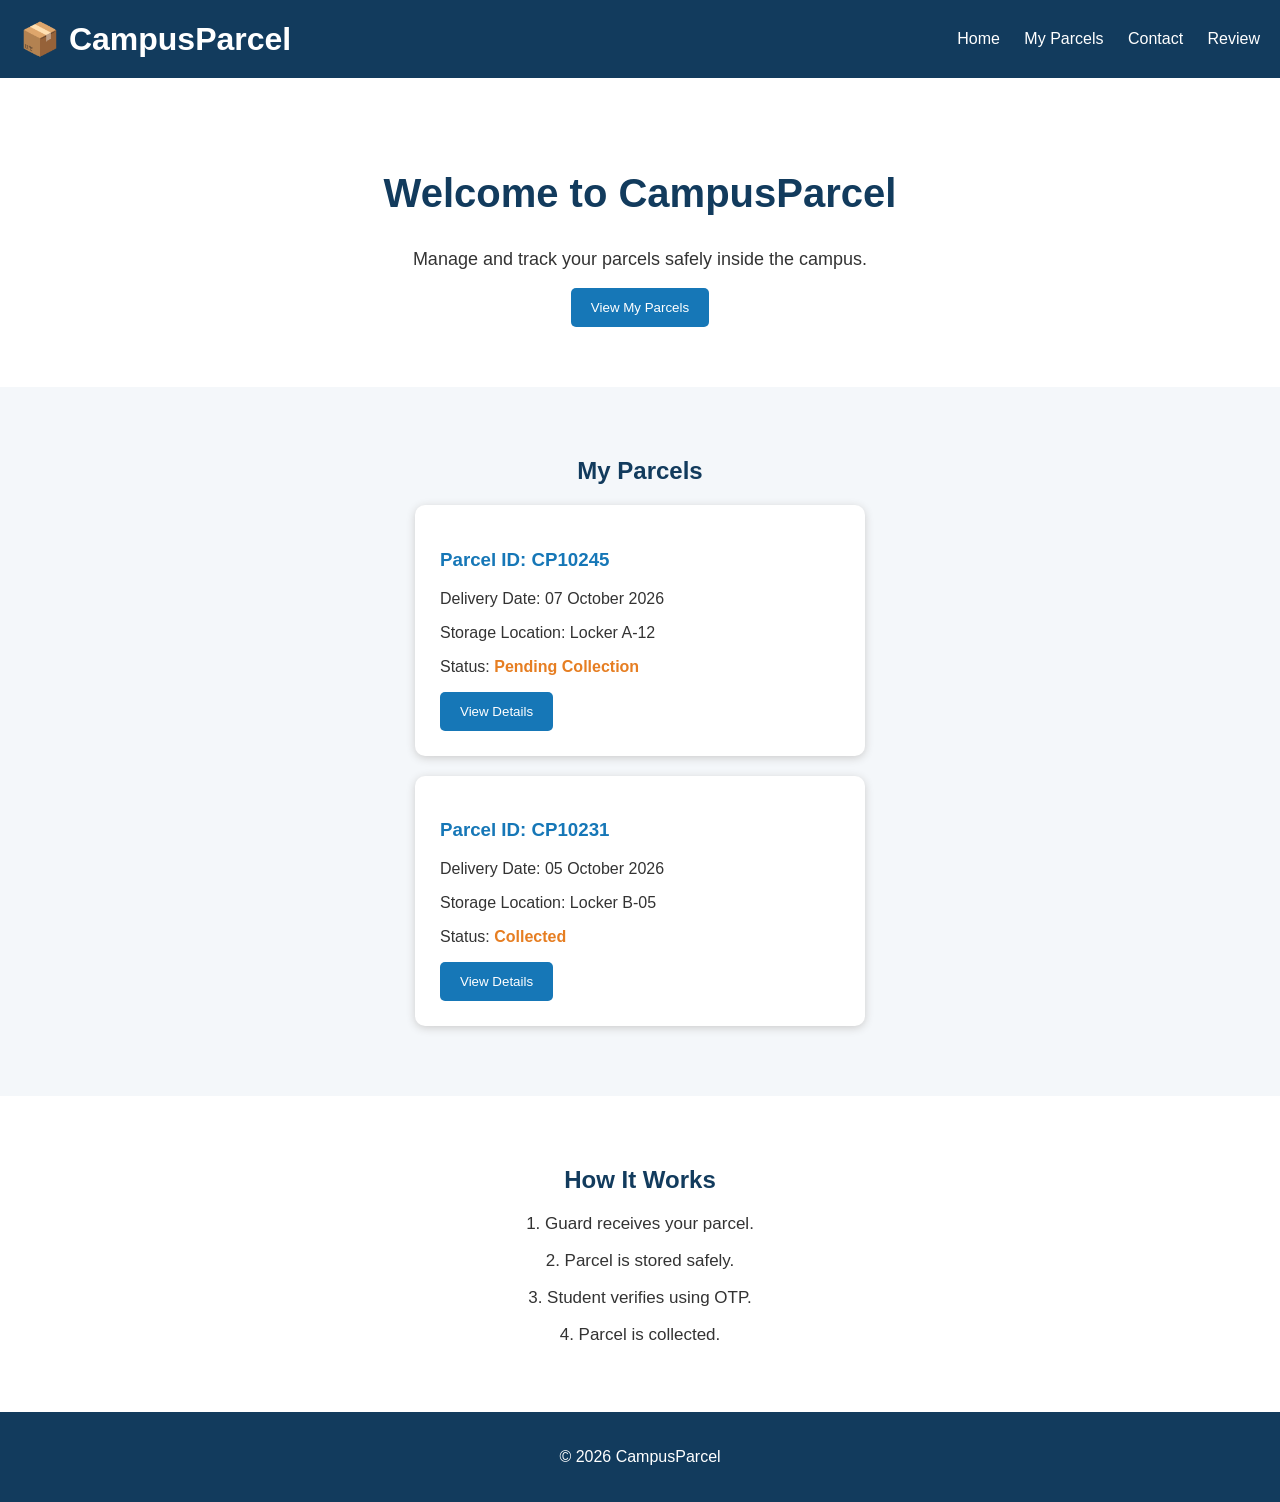
==== index.html @ ce5e8161 "Add files via upload" ====
<!DOCTYPE html>
<html>
<head>
    <title>CampusParcel</title>
    <link rel="stylesheet" href="style.css">
</head>

<body>

    <header>
        <h1>📦 CampusParcel</h1>

        <nav>
            <a href="#">Home</a>
            <a href="#">My Parcels</a>
            <a href="#">Contact</a>
            <a href="#">Review</a>
        </nav>
    </header>

    <section class="welcome">

        <h2>Welcome to CampusParcel</h2>

        <p>
            Manage and track your parcels safely inside the campus.
        </p>

        <button>View My Parcels</button>

    </section>

    <section class="parcels">

        <h2>My Parcels</h2>

        <div class="parcel">

            <h3>Parcel ID: CP10245</h3>

            <p>Delivery Date: 07 October 2026</p>

            <p>Storage Location: Locker A-12</p>

            <p>Status: <b>Pending Collection</b></p>

            <button>View Details</button>

        </div>


        <div class="parcel">

            <h3>Parcel ID: CP10231</h3>

            <p>Delivery Date: 05 October 2026</p>

            <p>Storage Location: Locker B-05</p>

            <p>Status: <b>Collected</b></p>

            <button>View Details</button>

        </div>

    </section>

    <section class="how">

        <h2>How It Works</h2>

        <p>1. Guard receives your parcel.</p>

        <p>2. Parcel is stored safely.</p>

        <p>3. Student verifies using OTP.</p>

        <p>4. Parcel is collected.</p>

    </section>

    <footer>

        <p>© 2026 CampusParcel</p>

    </footer>

</body>
</html>
---- style.css ----
body {
    margin: 0;
    font-family: Arial, sans-serif;
    background-color: #f4f7fa;
    color: #333;
}

header {
    background-color: #123b5d;
    color: white;
    padding: 20px;
    display: flex;
    justify-content: space-between;
    align-items: center;
}

header h1 {
    margin: 0;
}

nav a {
    color: white;
    text-decoration: none;
    margin-left: 20px;
}

nav a:hover {
    color: #7dd3fc;
}

.welcome {
    text-align: center;
    background-color: white;
    padding: 60px 20px;
}

.welcome h2 {
    font-size: 40px;
    color: #123b5d;
}

.welcome p {
    font-size: 18px;
}

button {
    background-color: #1677b7;
    color: white;
    border: none;
    padding: 12px 20px;
    border-radius: 5px;
    cursor: pointer;
}

button:hover {
    background-color: #0d527f;
}

.parcels {
    padding: 50px;
    text-align: center;
}

.parcels h2 {
    color: #123b5d;
}

.parcel {
    background-color: white;
    width: 400px;
    margin: 20px auto;
    padding: 25px;
    text-align: left;
    border-radius: 10px;
    box-shadow: 0 2px 8px #ccc;
}

.parcel h3 {
    color: #1677b7;
}

.parcel b {
    color: #e67e22;
}

.how {
    background-color: white;
    padding: 50px;
    text-align: center;
}

.how h2 {
    color: #123b5d;
}

.how p {
    font-size: 17px;
}

footer {
    background-color: #123b5d;
    color: white;
    text-align: center;
    padding: 20px;
}
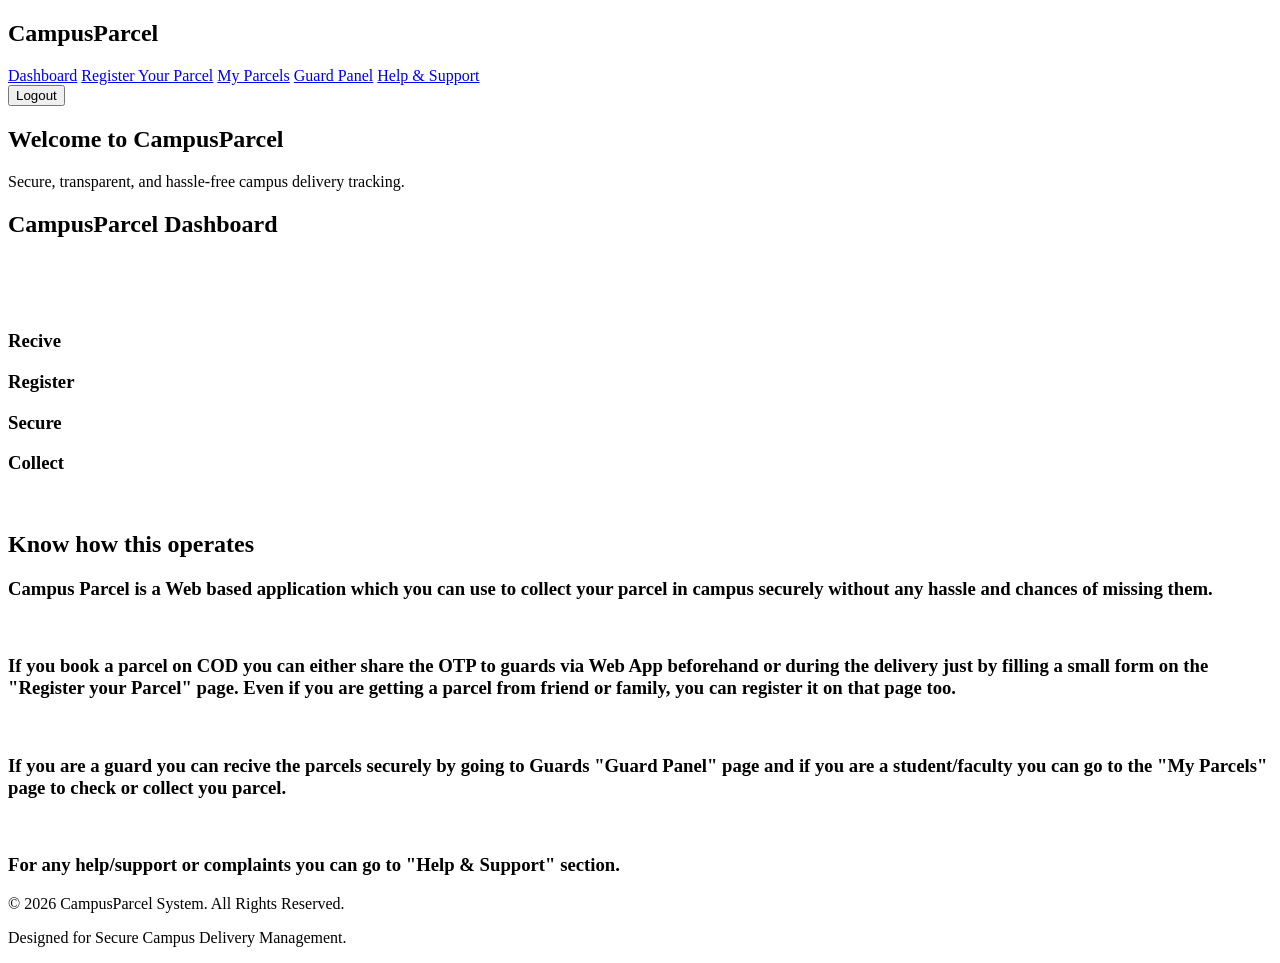
==== commit a56c8772: "Add files via upload" ====
--- a/index.html
+++ b/index.html
@@ -1,88 +1,97 @@
 <!DOCTYPE html>
-<html>
+<html lang="en">
 <head>
-    <title>CampusParcel</title>
-    <link rel="stylesheet" href="style.css">
+    <meta charset="UTF-8">
+    <meta name="viewport" content="width=device-width, initial-scale=1.0">
+    <title>CampusParcel - Home & Dashboard</title>
+    
+    <!-- Link external CSS files -->
+    <link rel="stylesheet" href="../Styles/style.css"> 
+    <link rel="stylesheet" href="../Styles/header.css">
+    <link rel="stylesheet" href="../Styles/footer.css">
 </head>
-
 <body>
 
-    <header>
-        <h1>📦 CampusParcel</h1>
+    <!-- Header Section -->
+    <header class="navbar">
+        <div class="logo-container">
+            <h2>Campus<span>Parcel</span></h2>
+        </div>
+        <nav class="nav-links">
+            <a href="index.html" class="active">Dashboard</a>
+            <a href="register.html">Register Your Parcel</a>
+            <a href="my-parcel.html">My Parcels</a>
+            <a href="guard-panel.html">Guard Panel</a>
+            <a href="support.html">Help & Support</a>
+        </nav>
+        <div class="user-profile">
 
-        <nav>
-            <a href="#">Home</a>
-            <a href="#">My Parcels</a>
-            <a href="#">Contact</a>
-            <a href="#">Review</a>
-        </nav>
+            <button class="btn-logout"
+            onclick="window.location.href='index.html'">
+            Logout
+            </button>
+        </div>
     </header>
 
-    <section class="welcome">
+    <!-- Main Content Container -->
+    <main class="main-container">
 
-        <h2>Welcome to CampusParcel</h2>
+        <!-- Welcome Banner -->
+        <section class="welcome-banner">
+            <h1>Welcome to CampusParcel</h1>
+            <p>Secure, transparent, and hassle-free campus delivery tracking.</p>
+        </section>
 
-        <p>
-            Manage and track your parcels safely inside the campus.
-        </p>
-
-        <button>View My Parcels</button>
-
-    </section>
-
-    <section class="parcels">
-
-        <h2>My Parcels</h2>
-
-        <div class="parcel">
-
-            <h3>Parcel ID: CP10245</h3>
-
-            <p>Delivery Date: 07 October 2026</p>
-
-            <p>Storage Location: Locker A-12</p>
-
-            <p>Status: <b>Pending Collection</b></p>
-
-            <button>View Details</button>
-
-        </div>
+        <!-- SECTION 1: STUDENT / COLLECTOR DASHBOARD -->
+        <section class="dashboard-section" id="student-view">
+            <div class="section-header">
+                <h2>CampusParcel Dashboard</h2>
+            </div>
+            <br>
+            <br>
+            <br>
 
 
-        <div class="parcel">
+            <!-- Parcel Status Summary Cards -->
+            <div class="stats-grid">
+                <div class="stat-card">
+                    <h3>Recive</h3>
+                </div>
+                <div class="stat-card">
+                    <h3>Register</h3>
+                </div>
+                <div class="stat-card">
+                    <h3>Secure</h3>
+                </div>
+                <div class="stat-card">
+                    <h3>Collect</h3>
+                </div>
+            </div>
 
-            <h3>Parcel ID: CP10231</h3>
+            <br>
 
-            <p>Delivery Date: 05 October 2026</p>
 
-            <p>Storage Location: Locker B-05</p>
+            <div>
+                <h2 class="Know-how-to">Know how this operates</h2>
+                <h3>Campus Parcel is a Web based application which you can use to collect your parcel in campus securely without any hassle and chances of missing them.</h3>
+                <br>
+                <h3>If you book a parcel on COD you can either share the OTP to guards via Web App beforehand or during the delivery just by filling a small form on the "Register your Parcel" page. Even if you are getting a parcel from friend or family, you can register it on that page too.
+                </h3>
+                <br>
+                <h3>If you are a guard you can recive the parcels securely by going to Guards "Guard Panel" page and if you are a student/faculty you can go to the "My Parcels" page to check or collect you parcel. </h3>
+                <br>
+                <h3>For any help/support or complaints you can go to "Help & Support" section.</h3>
+            </div>
+        </section>
 
-            <p>Status: <b>Collected</b></p>
+    </main>
 
-            <button>View Details</button>
-
+    <!-- Footer Section -->
+    <footer class="footer">
+        <div class="footer-content">
+            <p>&copy; 2026 CampusParcel System. All Rights Reserved.</p>
+            <p>Designed for Secure Campus Delivery Management.</p>
         </div>
-
-    </section>
-
-    <section class="how">
-
-        <h2>How It Works</h2>
-
-        <p>1. Guard receives your parcel.</p>
-
-        <p>2. Parcel is stored safely.</p>
-
-        <p>3. Student verifies using OTP.</p>
-
-        <p>4. Parcel is collected.</p>
-
-    </section>
-
-    <footer>
-
-        <p>© 2026 CampusParcel</p>
-
     </footer>
 
 </body>
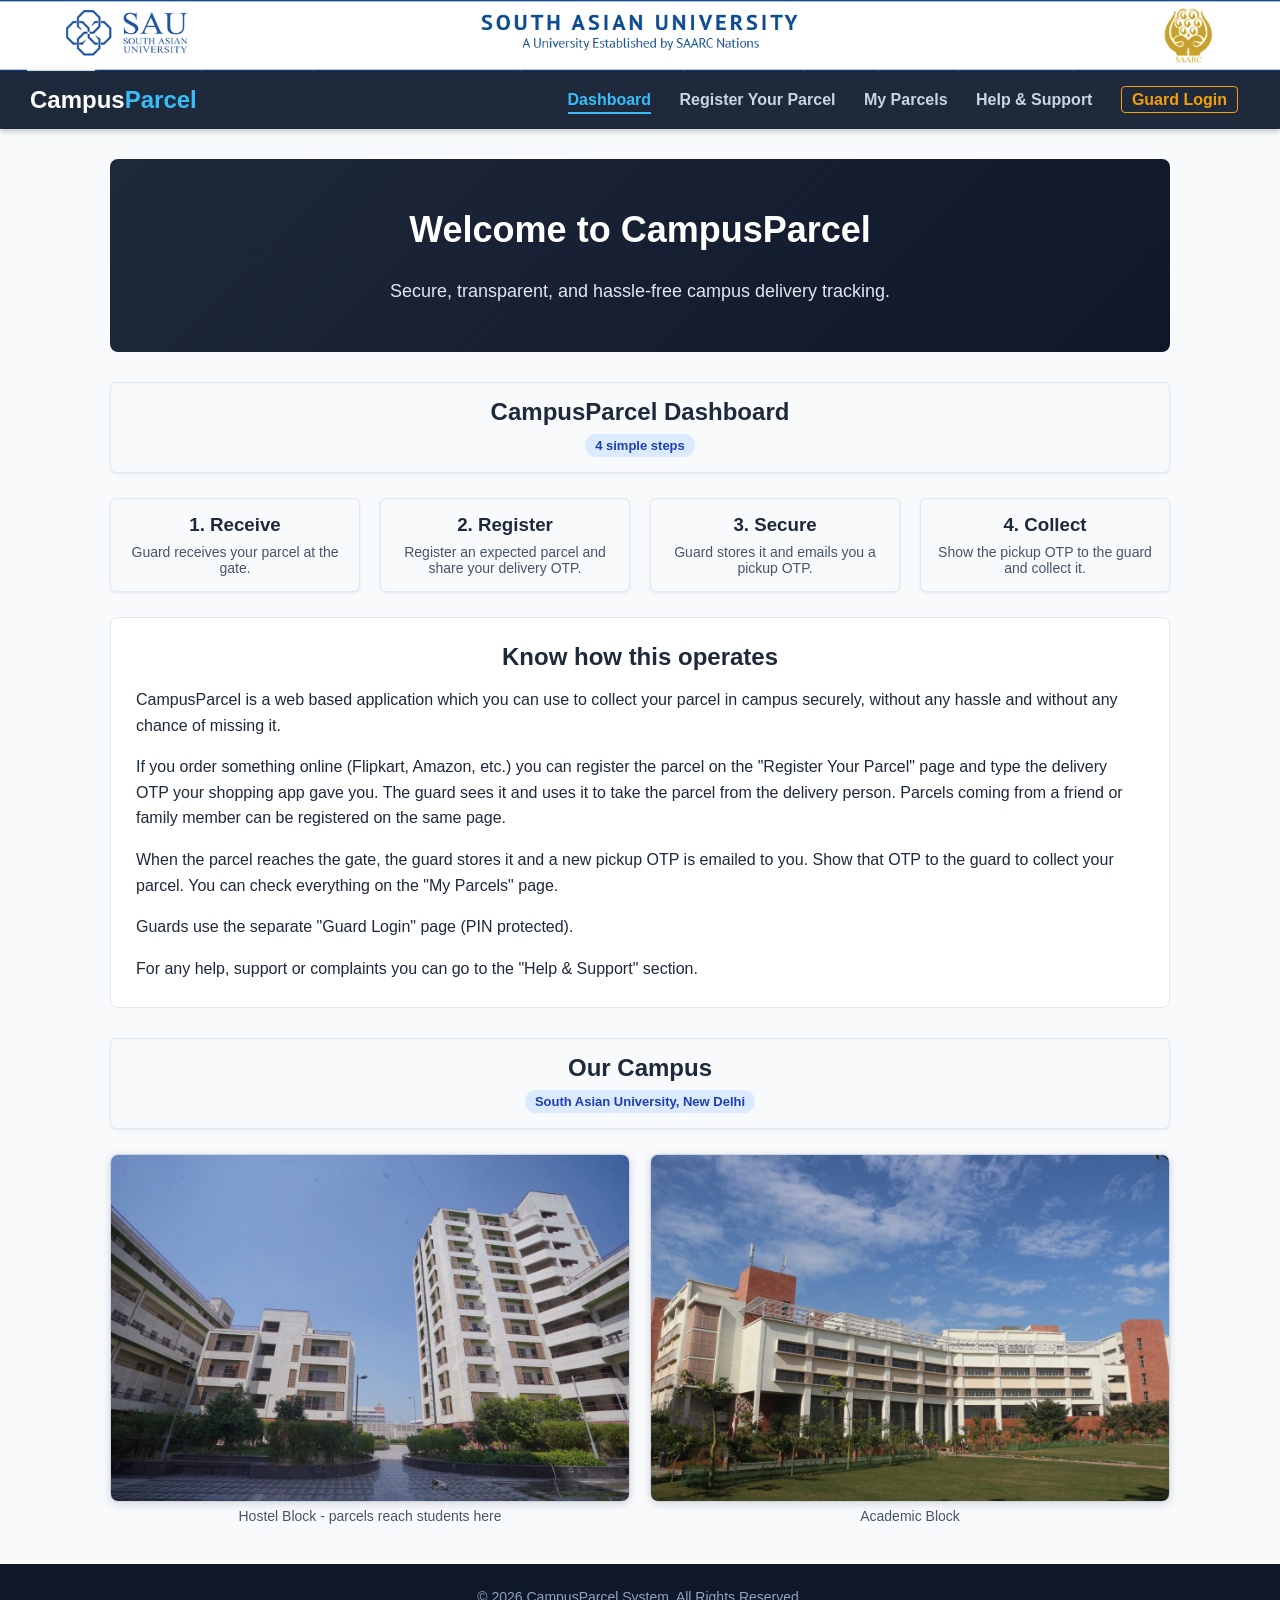
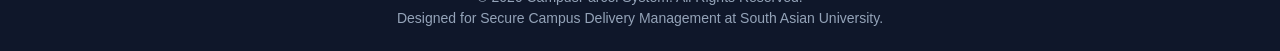
==== commit 08732f60: "Add files via upload" ====
--- a/index.html
+++ b/index.html
@@ -1,98 +1,100 @@
-<!DOCTYPE html>
-<html lang="en">
-<head>
-    <meta charset="UTF-8">
-    <meta name="viewport" content="width=device-width, initial-scale=1.0">
-    <title>CampusParcel - Home & Dashboard</title>
-    
-    <!-- Link external CSS files -->
-    <link rel="stylesheet" href="../Styles/style.css"> 
-    <link rel="stylesheet" href="../Styles/header.css">
-    <link rel="stylesheet" href="../Styles/footer.css">
-</head>
-<body>
-
-    <!-- Header Section -->
-    <header class="navbar">
-        <div class="logo-container">
-            <h2>Campus<span>Parcel</span></h2>
-        </div>
-        <nav class="nav-links">
-            <a href="index.html" class="active">Dashboard</a>
-            <a href="register.html">Register Your Parcel</a>
-            <a href="my-parcel.html">My Parcels</a>
-            <a href="guard-panel.html">Guard Panel</a>
-            <a href="support.html">Help & Support</a>
-        </nav>
-        <div class="user-profile">
-
-            <button class="btn-logout"
-            onclick="window.location.href='index.html'">
-            Logout
-            </button>
-        </div>
-    </header>
-
-    <!-- Main Content Container -->
-    <main class="main-container">
-
-        <!-- Welcome Banner -->
-        <section class="welcome-banner">
-            <h1>Welcome to CampusParcel</h1>
-            <p>Secure, transparent, and hassle-free campus delivery tracking.</p>
-        </section>
-
-        <!-- SECTION 1: STUDENT / COLLECTOR DASHBOARD -->
-        <section class="dashboard-section" id="student-view">
-            <div class="section-header">
-                <h2>CampusParcel Dashboard</h2>
-            </div>
-            <br>
-            <br>
-            <br>
-
-
-            <!-- Parcel Status Summary Cards -->
-            <div class="stats-grid">
-                <div class="stat-card">
-                    <h3>Recive</h3>
-                </div>
-                <div class="stat-card">
-                    <h3>Register</h3>
-                </div>
-                <div class="stat-card">
-                    <h3>Secure</h3>
-                </div>
-                <div class="stat-card">
-                    <h3>Collect</h3>
-                </div>
-            </div>
-
-            <br>
-
-
-            <div>
-                <h2 class="Know-how-to">Know how this operates</h2>
-                <h3>Campus Parcel is a Web based application which you can use to collect your parcel in campus securely without any hassle and chances of missing them.</h3>
-                <br>
-                <h3>If you book a parcel on COD you can either share the OTP to guards via Web App beforehand or during the delivery just by filling a small form on the "Register your Parcel" page. Even if you are getting a parcel from friend or family, you can register it on that page too.
-                </h3>
-                <br>
-                <h3>If you are a guard you can recive the parcels securely by going to Guards "Guard Panel" page and if you are a student/faculty you can go to the "My Parcels" page to check or collect you parcel. </h3>
-                <br>
-                <h3>For any help/support or complaints you can go to "Help & Support" section.</h3>
-            </div>
-        </section>
-
-    </main>
-
-    <!-- Footer Section -->
-    <footer class="footer">
-        <div class="footer-content">
-            <p>&copy; 2026 CampusParcel System. All Rights Reserved.</p>
-            <p>Designed for Secure Campus Delivery Management.</p>
-        </div>
-    </footer>
-
-</body>
-</html>+<!DOCTYPE html>
+<html lang="en">
+<head>
+    <meta charset="UTF-8">
+    <meta name="viewport" content="width=device-width, initial-scale=1.0">
+    <title>CampusParcel - Home & Dashboard</title>
+
+    <link rel="stylesheet" href="css/style.css">
+    <link rel="stylesheet" href="css/header.css">
+    <link rel="stylesheet" href="css/footer.css">
+</head>
+<body>
+    <img class="sau-strip" src="images/sau-header.png" alt="South Asian University - A University Established by SAARC Nations">
+
+    <!-- Main navigation -->
+    <header class="navbar">
+        <div class="logo-container">
+            <h2>Campus<span>Parcel</span></h2>
+        </div>
+        <nav class="nav-links">
+            <a href="index.html" class="active">Dashboard</a>
+            <a href="pages/register.html">Register Your Parcel</a>
+            <a href="pages/my-parcel.html">My Parcels</a>
+            <a href="pages/support.html">Help &amp; Support</a>
+            <a href="pages/guard-panel.html" class="guard-nav">Guard Login</a>
+        </nav>
+    </header>
+
+    <main class="main-container">
+        <section class="welcome-banner hero">
+            <h1>Welcome to CampusParcel</h1>
+            <p>Secure, transparent, and hassle-free campus delivery tracking.</p>
+        </section>
+
+        <!-- Workflow overview & quick links -->
+        <section class="dashboard-section" id="student-view">
+            <div class="section-header">
+                <h2>CampusParcel Dashboard</h2>
+                <span class="badge badge-info">4 simple steps</span>
+            </div>
+
+            <div class="stats-grid">
+                <div class="stat-card">
+                    <h3>1. Receive</h3>
+                    <p>Guard receives your parcel at the gate.</p>
+                </div>
+                <a class="stat-card step-card" href="pages/register.html">
+                    <h3>2. Register</h3>
+                    <p>Register an expected parcel and share your delivery OTP.</p>
+                </a>
+                <div class="stat-card">
+                    <h3>3. Secure</h3>
+                    <p>Guard stores it and emails you a pickup OTP.</p>
+                </div>
+                <a class="stat-card step-card" href="pages/my-parcel.html">
+                    <h3>4. Collect</h3>
+                    <p>Show the pickup OTP to the guard and collect it.</p>
+                </a>
+            </div>
+
+            <div class="about-text">
+                <h2 class="know-how">Know how this operates</h2>
+                <p>CampusParcel is a web based application which you can use to collect your parcel in campus securely, without any hassle and without any chance of missing it.</p>
+                <p>If you order something online (Flipkart, Amazon, etc.) you can register the parcel on the "Register Your Parcel" page and type the delivery OTP your shopping app gave you. The guard sees it and uses it to take the parcel from the delivery person. Parcels coming from a friend or family member can be registered on the same page.</p>
+                <p>When the parcel reaches the gate, the guard stores it and a new pickup OTP is emailed to you. Show that OTP to the guard to collect your parcel. You can check everything on the "My Parcels" page.</p>
+                <p>Guards use the separate "Guard Login" page (PIN protected).</p>
+                <p>For any help, support or complaints you can go to the "Help &amp; Support" section.</p>
+            </div>
+        </section>
+
+        <!-- Campus gallery -->
+        <section class="dashboard-section">
+            <div class="section-header">
+                <h2>Our Campus</h2>
+                <span class="badge badge-info">South Asian University, New Delhi</span>
+            </div>
+            <div class="gallery">
+                <figure>
+                    <img src="images/hostel-block.jpg" alt="Hostel block at South Asian University">
+                    <figcaption>Hostel Block - parcels reach students here</figcaption>
+                </figure>
+                <figure>
+                    <img src="images/academic-block.jpg" alt="Academic building at South Asian University">
+                    <figcaption>Academic Block</figcaption>
+                </figure>
+            </div>
+        </section>
+    </main>
+
+    <footer class="footer">
+        <div class="footer-content">
+            <p>&copy; 2026 CampusParcel System. All Rights Reserved.</p>
+            <p>Designed for Secure Campus Delivery Management at South Asian University.</p>
+        </div>
+    </footer>
+
+    <script src="js/config.js"></script>
+    <script src="js/main.js"></script>
+</body>
+</html>
--- a/css/style.css
+++ b/css/style.css
@@ -0,0 +1,383 @@
+* {
+    box-sizing: border-box;
+}
+
+body {
+    background-color: #f8fafc;
+}
+
+.main-container {
+    max-width: 1100px;
+    margin: 30px auto;
+    padding: 0 20px;
+}
+
+/* Banners & section headers */
+.welcome-banner {
+    background-color: #f1f5f9;
+    padding: 20px;
+    border-radius: 8px;
+    margin-bottom: 30px;
+    text-align: center;
+}
+
+.hero {
+    background: linear-gradient(135deg, #1e293b, #0f172a);
+    color: #ffffff;
+    padding: 50px 20px;
+}
+
+.hero h1 {
+    margin-top: 0;
+    font-size: 36px;
+}
+
+.hero p {
+    margin-bottom: 0;
+    font-size: 18px;
+    color: #e2e8f0;
+}
+
+.section-header {
+    background: #f8fafc;
+    border: 1px solid #e2e8f0;
+    padding: 15px;
+    border-radius: 6px;
+    text-align: center;
+    margin-bottom: 25px;
+    box-shadow: 0 1px 3px rgba(15, 23, 42, 0.08);
+}
+
+.section-header h2 {
+    margin: 0 0 8px 0;
+}
+
+.badge {
+    display: inline-block;
+    padding: 4px 10px;
+    border-radius: 12px;
+    font-size: 13px;
+    font-weight: bold;
+}
+
+.badge-info {
+    background-color: #dbeafe;
+    color: #1e40af;
+}
+
+.badge-warning {
+    background-color: #fef08a;
+    color: #854d0e;
+}
+
+/* Summary stat & workflow step cards */
+.stats-grid {
+    display: flex;
+    gap: 20px;
+    margin-bottom: 25px;
+}
+
+.stat-card {
+    flex: 1;
+    background: #f8fafc;
+    border: 1px solid #e2e8f0;
+    padding: 15px;
+    border-radius: 6px;
+    text-align: center;
+    box-shadow: 0 1px 3px rgba(15, 23, 42, 0.08);
+}
+
+.stat-card h3 {
+    margin: 0 0 8px 0;
+}
+
+.stat-card p {
+    margin: 0;
+    font-size: 14px;
+    color: #475569;
+}
+
+.stat-number {
+    font-size: 24px !important;
+    font-weight: bold;
+    color: #2563eb !important;
+    margin: 5px 0 0 0;
+}
+
+a.step-card {
+    text-decoration: none;
+    color: inherit;
+    transition: transform 0.15s, box-shadow 0.15s;
+}
+
+a.step-card:hover {
+    border-color: #38bdf8;
+    background: #f0f9ff;
+    transform: translateY(-3px);
+    box-shadow: 0 6px 14px rgba(15, 23, 42, 0.12);
+}
+
+/* Overview & campus gallery */
+.know-how {
+    text-align: center;
+    margin-bottom: 10px;
+}
+
+.about-text {
+    background-color: #ffffff;
+    border: 1px solid #e2e8f0;
+    border-radius: 8px;
+    padding: 5px 25px 10px 25px;
+}
+
+.about-text p {
+    line-height: 1.6;
+    font-size: 16px;
+}
+
+.gallery {
+    display: flex;
+    gap: 20px;
+    margin-top: 15px;
+}
+
+.gallery figure {
+    flex: 1;
+    margin: 0;
+}
+
+.gallery img {
+    width: 100%;
+    height: auto;
+    display: block;
+    border-radius: 8px;
+    border: 1px solid #cbd5e1;
+    box-shadow: 0 2px 8px rgba(15, 23, 42, 0.15);
+}
+
+.gallery figcaption {
+    text-align: center;
+    font-size: 14px;
+    color: #475569;
+    margin-top: 6px;
+}
+
+/* Data tables & status pills */
+.table-container {
+    overflow-x: auto;
+}
+
+.table-container table {
+    width: 100%;
+    border-collapse: collapse;
+    margin-top: 10px;
+}
+
+.table-container th,
+.table-container td {
+    border: 1px solid #cbd5e1;
+    padding: 12px;
+    text-align: left;
+}
+
+.table-container th {
+    background-color: #1e293b;
+    color: #ffffff;
+}
+
+.table-container tbody tr:nth-child(even) {
+    background-color: #f8fafc;
+}
+
+.table-container tbody tr:hover {
+    background-color: #e0f2fe;
+}
+
+.table-container td small {
+    color: #64748b;
+}
+
+.status-pending {
+    background-color: #fef08a;
+    color: #854d0e;
+    padding: 4px 8px;
+    border-radius: 4px;
+}
+
+.status-success {
+    background-color: #bbf7d0;
+    color: #166534;
+    padding: 4px 8px;
+    border-radius: 4px;
+}
+
+.otp-code {
+    font-family: "Courier New", monospace;
+    font-weight: bold;
+    font-size: 16px;
+    background-color: #fef9c3;
+    padding: 3px 8px;
+    border-radius: 4px;
+}
+
+/* Two-column form layout & inputs */
+.guard-grid {
+    display: flex;
+    gap: 30px;
+}
+
+.card {
+    flex: 1;
+    border: 1px solid #cbd5e1;
+    padding: 25px;
+    border-radius: 8px;
+    background-color: #ffffff;
+    box-shadow: 0 1px 3px rgba(15, 23, 42, 0.08);
+}
+
+.pin-card {
+    max-width: 400px;
+    margin: 40px auto;
+}
+
+.form-group {
+    margin-bottom: 15px;
+}
+
+.form-group label {
+    display: block;
+    margin-bottom: 5px;
+    font-weight: bold;
+}
+
+.form-group input,
+.form-group select,
+.form-group textarea {
+    width: 100%;
+    padding: 8px;
+    border: 1px solid #cbd5e1;
+    border-radius: 4px;
+    font-family: inherit;
+    font-size: 14px;
+}
+
+.form-group input:focus,
+.form-group select:focus,
+.form-group textarea:focus {
+    outline: none;
+    border-color: #2563eb;
+    box-shadow: 0 0 0 3px rgba(37, 99, 235, 0.2);
+}
+
+.otp-row {
+    display: flex;
+    gap: 8px;
+}
+
+.hint {
+    font-size: 12px;
+    color: #64748b;
+    margin: 5px 0 0 0;
+}
+
+/* Buttons */
+button {
+    transition: background-color 0.15s;
+}
+
+.btn-primary,
+.btn-success,
+.btn-secondary {
+    color: white;
+    border: none;
+    padding: 10px 16px;
+    border-radius: 4px;
+    cursor: pointer;
+    font-size: 14px;
+}
+
+.btn-primary {
+    background-color: #2563eb;
+}
+
+.btn-primary:hover {
+    background-color: #1d4ed8;
+}
+
+.btn-success {
+    background-color: #16a34a;
+}
+
+.btn-success:hover {
+    background-color: #15803d;
+}
+
+.btn-secondary {
+    background-color: #64748b;
+}
+
+.btn-secondary:hover {
+    background-color: #475569;
+}
+
+button:disabled {
+    opacity: 0.6;
+    cursor: not-allowed;
+}
+
+/* Form submission alert banners */
+.message {
+    display: none;
+    margin-top: 15px;
+    padding: 12px;
+    border-radius: 6px;
+    font-size: 14px;
+    line-height: 1.5;
+}
+
+.message.success {
+    background-color: #bbf7d0;
+    color: #166534;
+}
+
+.message.warning {
+    background-color: #fef08a;
+    color: #854d0e;
+}
+
+.message.error {
+    background-color: #fecaca;
+    color: #991b1b;
+}
+
+.dashboard-section + .dashboard-section {
+    margin-top: 30px;
+}
+
+.guard-link {
+    color: #64748b;
+    font-size: 13px;
+}
+
+.guard-link:hover {
+    color: #38bdf8;
+}
+
+/* Responsive stacking below 800px */
+@media (max-width: 800px) {
+    .guard-grid,
+    .stats-grid,
+    .gallery {
+        flex-direction: column;
+    }
+
+    .navbar {
+        flex-direction: column;
+        text-align: center;
+    }
+
+    .nav-links a {
+        display: inline-block;
+        margin: 5px 8px;
+    }
+}
--- a/css/header.css
+++ b/css/header.css
@@ -0,0 +1,91 @@
+body {
+    margin: 0;
+    font-family: Arial, sans-serif;
+    color: #1e293b;
+}
+
+/* Full-width university banner above the sticky navbar */
+.sau-strip {
+    display: block;
+    width: 100%;
+    height: auto;
+    background-color: #ffffff;
+}
+
+.navbar {
+    display: flex;
+    justify-content: space-between;
+    align-items: center;
+    flex-wrap: wrap;
+    gap: 10px;
+    background-color: #1e293b;
+    color: white;
+    padding: 15px 30px;
+    position: sticky;
+    top: 0;
+    z-index: 10;
+    box-shadow: 0 2px 6px rgba(15, 23, 42, 0.25);
+}
+
+.logo-container h2 {
+    margin: 0;
+}
+
+.logo-container span {
+    color: #38bdf8;
+}
+
+.nav-links a {
+    color: #cbd5e1;
+    text-decoration: none;
+    margin: 0 12px;
+    font-weight: bold;
+    padding-bottom: 4px;
+    border-bottom: 2px solid transparent;
+}
+
+.nav-links a.active,
+.nav-links a:hover {
+    color: #38bdf8;
+}
+
+.nav-links a.active {
+    border-bottom-color: #38bdf8;
+}
+
+.user-profile {
+    display: flex;
+    align-items: center;
+    gap: 15px;
+}
+
+.user-role {
+    color: #cbd5e1;
+    font-size: 14px;
+}
+
+.btn-logout {
+    background-color: #ef4444;
+    color: white;
+    border: none;
+    padding: 8px 14px;
+    border-radius: 4px;
+    cursor: pointer;
+}
+
+.btn-logout:hover {
+    background-color: #dc2626;
+}
+
+/* Highlight Guard Login button differently from standard nav links */
+.nav-links a.guard-nav {
+    border: 1px solid #f59e0b;
+    color: #f59e0b;
+    border-radius: 4px;
+    padding: 4px 10px;
+}
+
+.nav-links a.guard-nav:hover {
+    background-color: #f59e0b;
+    color: #1e293b;
+}
--- a/css/footer.css
+++ b/css/footer.css
@@ -0,0 +1,12 @@
+.footer {
+    background-color: #0f172a;
+    color: #94a3b8;
+    text-align: center;
+    padding: 20px 0;
+    margin-top: 40px;
+}
+
+.footer-content p {
+    margin: 5px 0;
+    font-size: 14px;
+}
